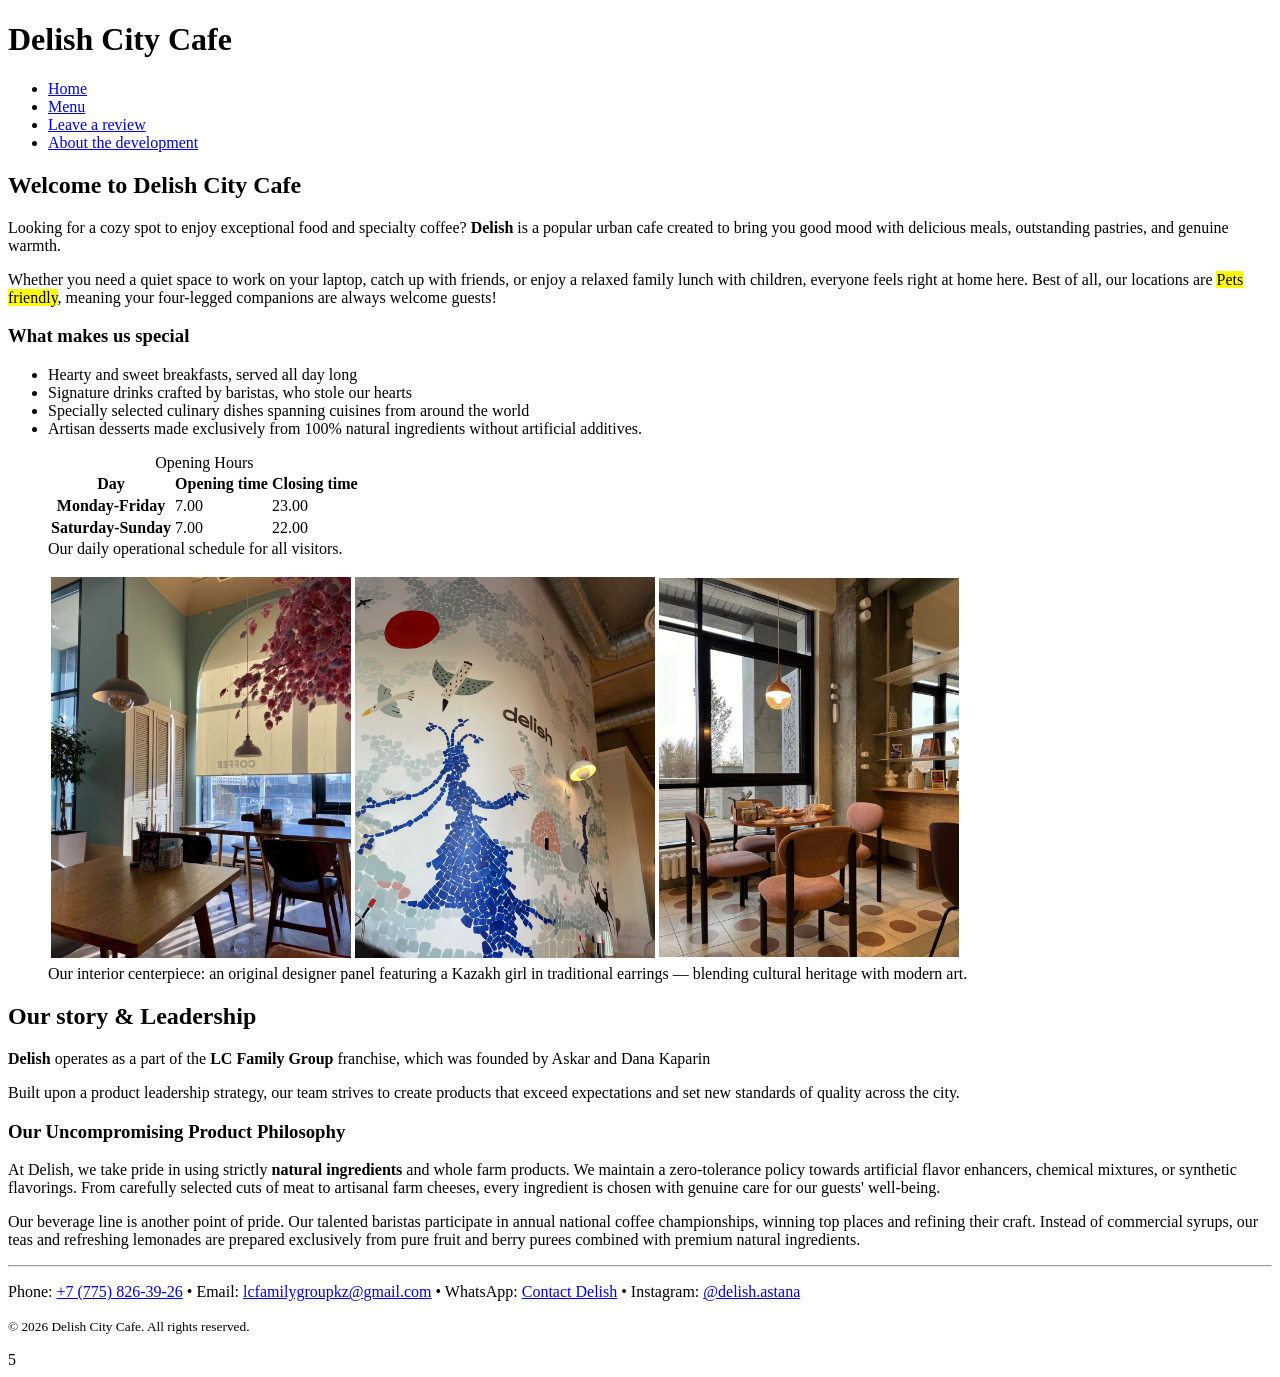
==== index.html @ 0420b614 "lil changes" ====
<!DOCTYPE html>
<html lang="en">
    <head>
        <meta charset="UTF-8">
        <meta name="viewport" content="width=device-width, initial-scale=1.0">
        <meta name="description" content="Delish City Cafe: signature dishes, all-day breakfasts, natural desserts, and specialty coffee. Enjoy a cozy atmosphere and friendly service!">
        <meta name="author" content="Dias Nazarov">
        <title>Delish City Cafe - Home</title>
        <link rel="icon" type="image/png" href="images/Delish_logo.png">
    </head>

    <body>
        <header>
            <h1>Delish City Cafe</h1>
            <nav>
                <ul>
                    <li><a href="index.html">Home</a></li>
                    <li><a href="menu.html">Menu</a></li>
                    <li><a href="feedback.html">Leave a review</a></li>
                    <li><a href="colophon.html">About the development</a></li>
                </ul>
            </nav>
        </header>
        <main>
            <section>
                <h2>Welcome to Delish City Cafe</h2>
                <p>Looking for a cozy spot to enjoy exceptional food and specialty coffee? <strong>Delish</strong> is a popular urban cafe created to bring you good mood with delicious meals, outstanding pastries, and genuine warmth.</p>
                <p>Whether you need a quiet space to work on your laptop, catch up with friends, or enjoy a relaxed family lunch with children, everyone feels right at home here. Best of all, our locations are <mark>Pets friendly</mark>, meaning your four-legged companions are always welcome guests!</p>

                <article>
                    <h3>What makes us special</h3>
                    <ul>
                        <li>Hearty and sweet breakfasts, served all day long</li>
                        <li>Signature drinks crafted by baristas, who stole our hearts</li>
                        <li>Specially selected culinary dishes spanning cuisines from around the world</li>
                        <li>Artisan desserts made exclusively from 100% natural ingredients without artificial additives.</li>
                    </ul>
                </article>

                <figure>
                    <table>
                        <caption>Opening Hours</caption>
                        <thead>
                            <tr>
                                <th>Day</th>
                                <th>Opening time</th>
                                <th>Closing time</th>
                            </tr>
                        
                        </thead>
                        <tbody>
                            <tr>
                                <th>Monday-Friday</th>
                                <td>7.00</td>
                                <td>23.00</td>
                            </tr>
                            <tr>
                                <th>Saturday-Sunday</th>
                                <td>7.00</td>
                                <td>22.00</td>
                            </tr>
                      
                        </tbody>
                    </table>
                    <figcaption>Our daily operational schedule for all visitors.</figcaption>
                </figure>

                <figure>
                    <table>
                        <tbody>
                            <tr>
                                <td><img src="images/img1.jpeg" alt="Customer, enoying coffee and the jazz atmosphere in the cafe" width="300"></td>
                                <td><img src="images/img6.jpeg" alt="Interior inside" width="300"></td>
                                <td><img src="images/img4.jpeg" alt="Delish wall" width="300"></td>
                            </tr>
                        </tbody>
                    </table>
                    <figcaption>Our interior centerpiece: an original designer panel featuring a Kazakh girl in traditional earrings &mdash; blending cultural heritage with modern art.</figcaption>
                </figure>
            </section>

            <section>
                <h2>Our story &amp; Leadership</h2>
                <p><strong>Delish</strong> operates as a part of the <strong>LC Family Group</strong> franchise, which was founded by Askar and Dana Kaparin</p>
                <p>Built upon a product leadership strategy, our team strives to create products that exceed expectations and set new standards of quality across the city.</p>

                <article>
                    <h3>Our Uncompromising Product Philosophy</h3>
                    <p>At Delish, we take pride in using strictly <strong>natural ingredients</strong> and whole farm products. We maintain a zero-tolerance policy towards artificial flavor enhancers, chemical mixtures, or synthetic flavorings. From carefully selected cuts of meat to artisanal farm cheeses, every ingredient is chosen with genuine care for our guests' well-being.</p>
        
                    <p>Our beverage line is another point of pride. Our talented baristas participate in annual national coffee championships, winning top places and refining their craft. Instead of commercial syrups, our teas and refreshing lemonades are prepared exclusively from pure fruit and berry purees combined with premium natural ingredients.</p>
                </article>
            </section>

        
        </main>

        

        <footer>
            <hr>
            <p>
                Phone: <a href="tel:+77758263926">+7 (775) 826-39-26</a> &bull;
                Email: <a href="mailto:lcfamilygroupkz@gmail.com">lcfamilygroupkz@gmail.com</a> &bull;
                WhatsApp: <a href="https://wa.me/77758263926" target="_blank" rel="noopener">Contact Delish</a> &bull;
                Instagram: <a href="https://www.instagram.com/delish.astana" target="_blank" rel="noopener">@delish.astana</a>
            </p>
            <p><small>&copy; 2026 Delish City Cafe. All rights reserved.</small></p>
        </footer>
    </body>5
</html>
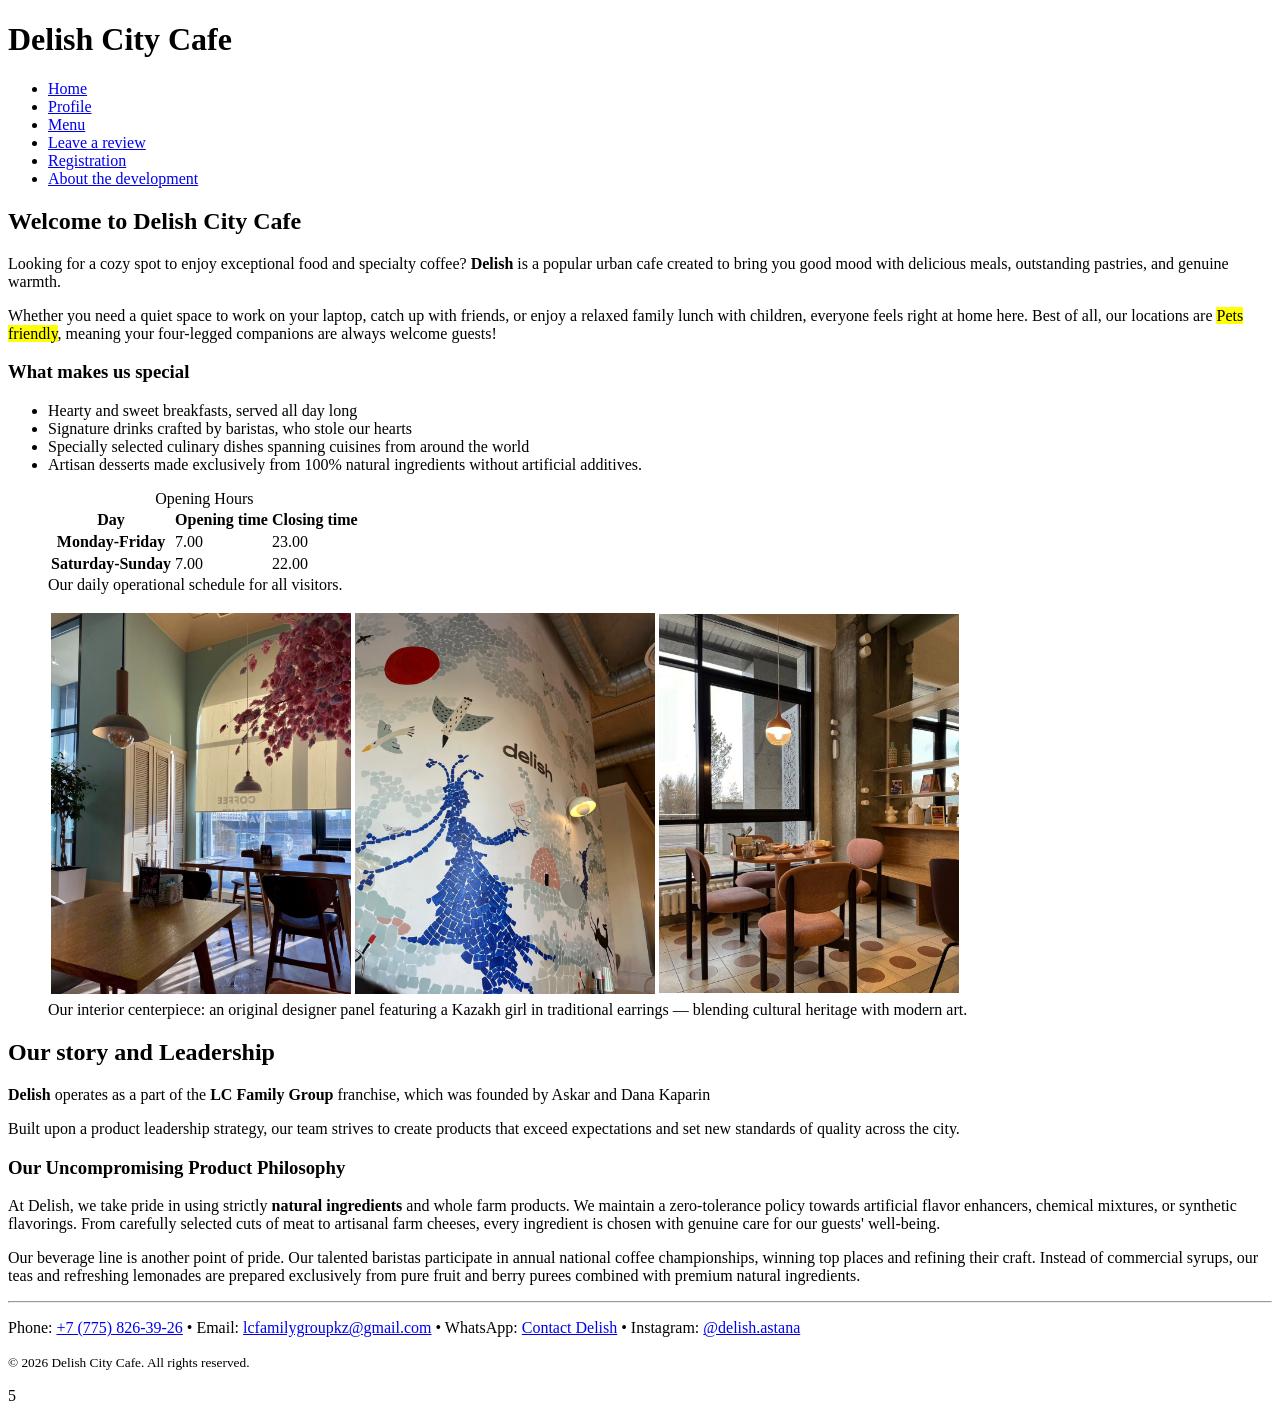
==== commit f3ee8dc0: "added sign in/up" ====
--- a/index.html
+++ b/index.html
@@ -15,8 +15,10 @@
             <nav>
                 <ul>
                     <li><a href="index.html">Home</a></li>
+                    <li><a href="profile.html">Profile</a></li>
                     <li><a href="menu.html">Menu</a></li>
                     <li><a href="feedback.html">Leave a review</a></li>
+                    <li><a href="registration.html">Registration</a></li>
                     <li><a href="colophon.html">About the development</a></li>
                 </ul>
             </nav>
@@ -80,7 +82,7 @@
             </section>
 
             <section>
-                <h2>Our story &amp; Leadership</h2>
+                <h2>Our story and Leadership</h2>
                 <p><strong>Delish</strong> operates as a part of the <strong>LC Family Group</strong> franchise, which was founded by Askar and Dana Kaparin</p>
                 <p>Built upon a product leadership strategy, our team strives to create products that exceed expectations and set new standards of quality across the city.</p>
 
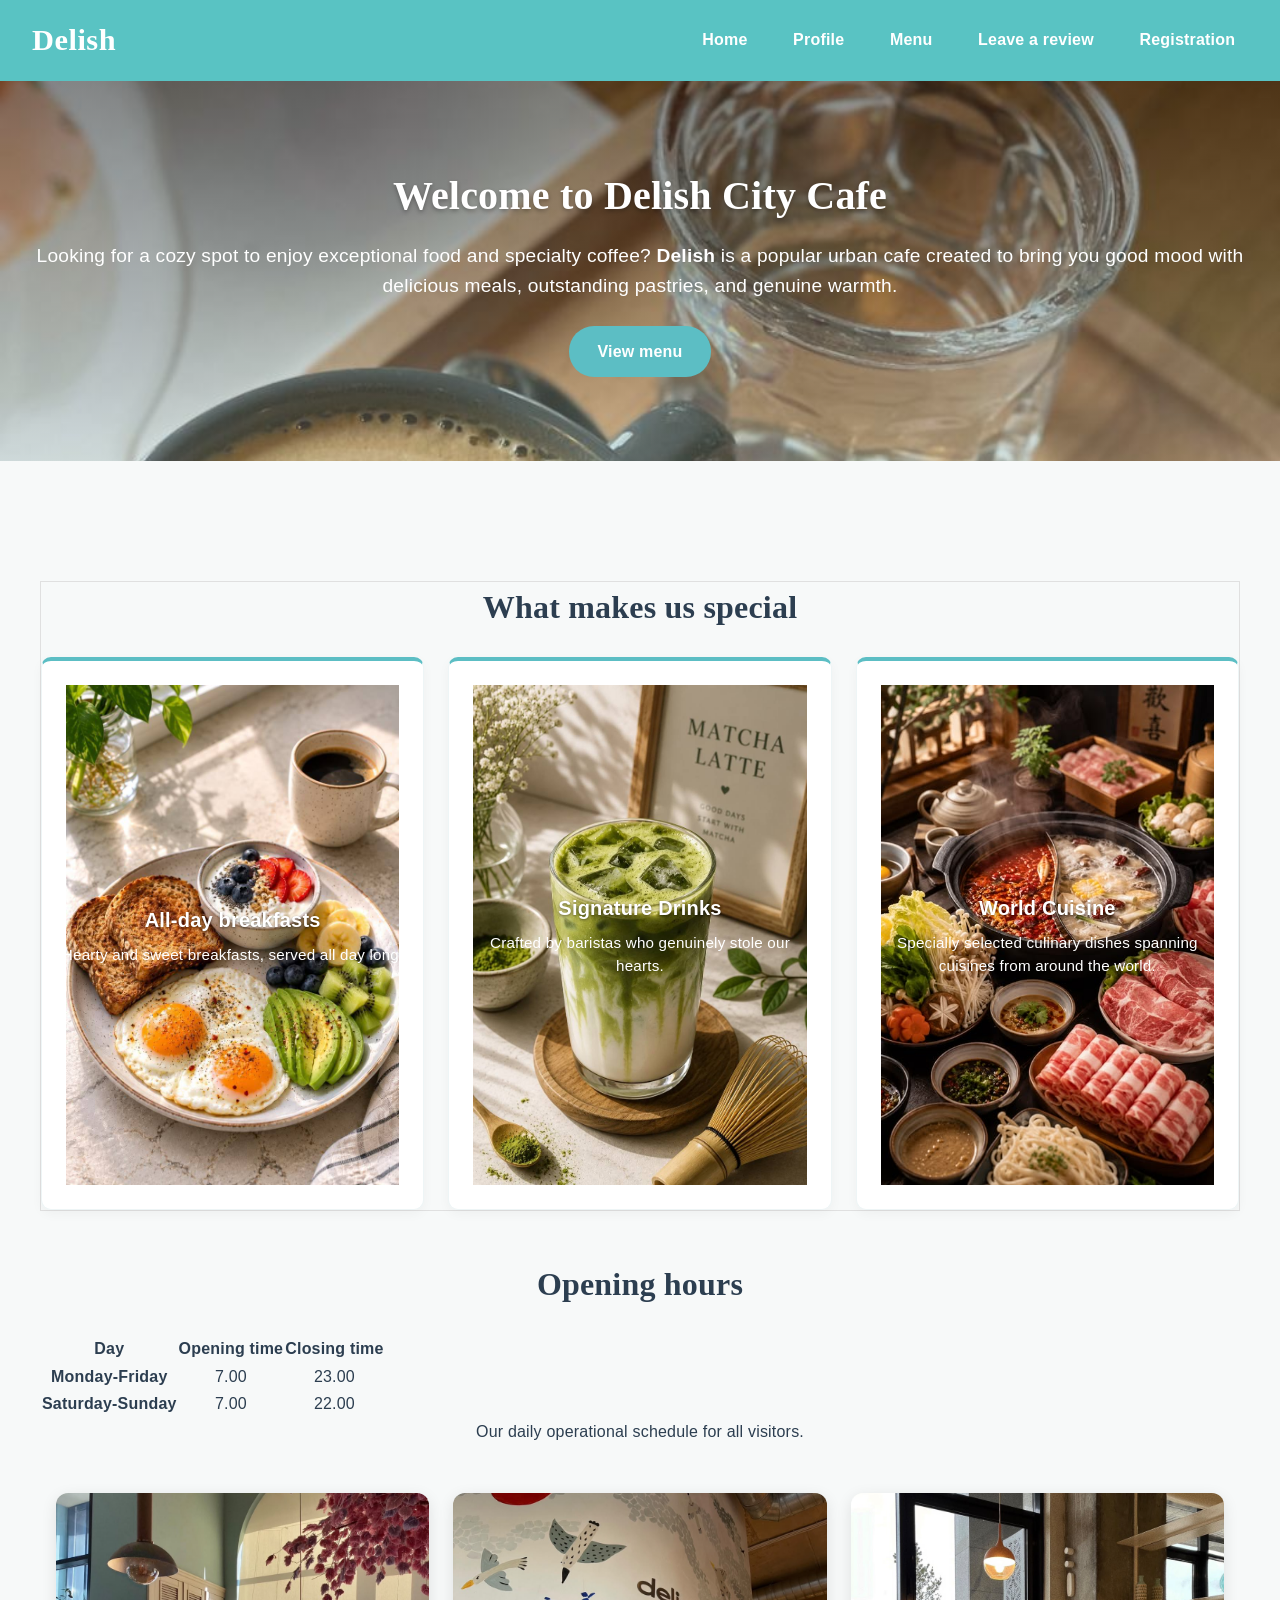
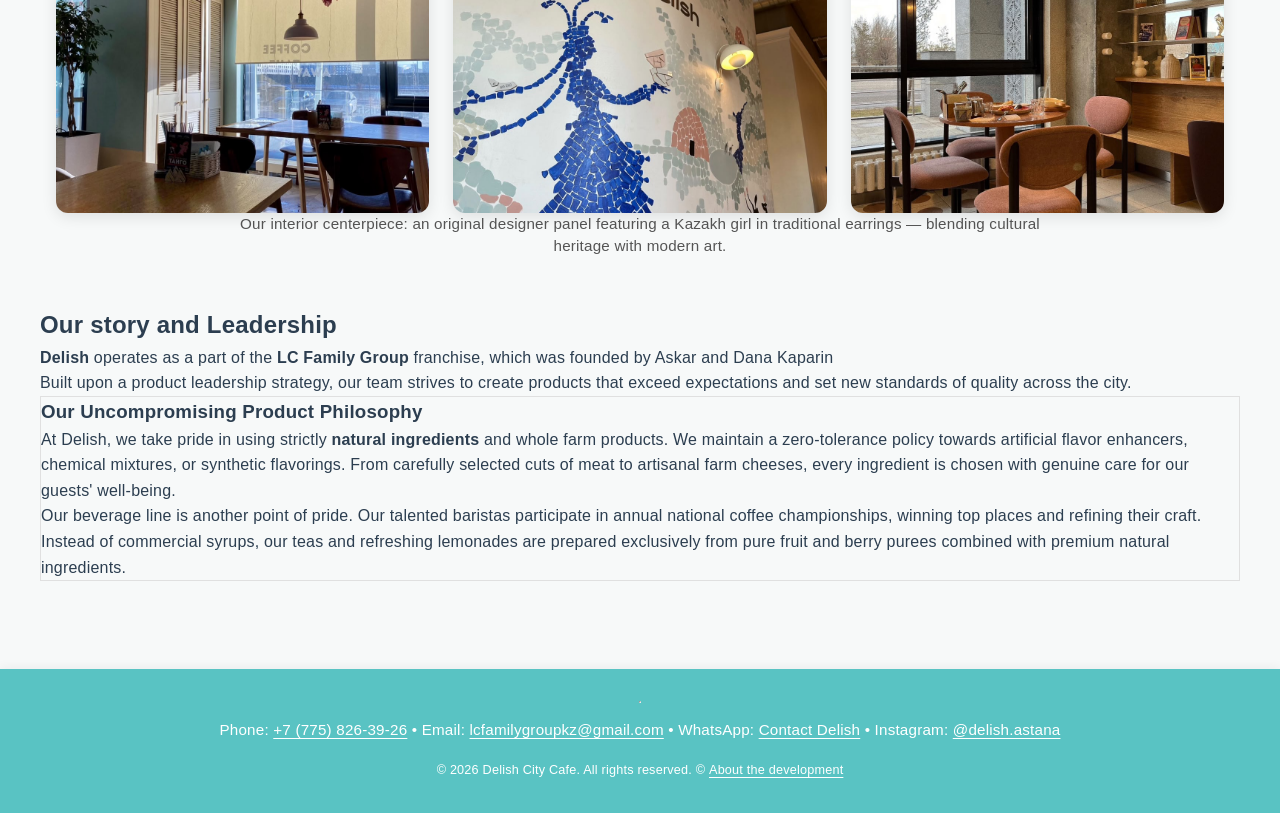
==== commit 3c9ed434: "first css additions" ====
--- a/index.html
+++ b/index.html
@@ -7,11 +7,13 @@
         <meta name="author" content="Dias Nazarov">
         <title>Delish City Cafe - Home</title>
         <link rel="icon" type="image/png" href="images/Delish_logo.png">
+        <link rel="stylesheet" href="css/style.css">
+        <link rel="stylesheet" href="css/Dias_Nazarov.css">
     </head>
 
     <body>
         <header>
-            <h1>Delish City Cafe</h1>
+            <h1>Delish</h1>
             <nav>
                 <ul>
                     <li><a href="index.html">Home</a></li>
@@ -19,29 +21,50 @@
                     <li><a href="menu.html">Menu</a></li>
                     <li><a href="feedback.html">Leave a review</a></li>
                     <li><a href="registration.html">Registration</a></li>
-                    <li><a href="colophon.html">About the development</a></li>
                 </ul>
             </nav>
         </header>
-        <main>
-            <section>
+        <section class="hero">
+            <div class="hero-content">
                 <h2>Welcome to Delish City Cafe</h2>
                 <p>Looking for a cozy spot to enjoy exceptional food and specialty coffee? <strong>Delish</strong> is a popular urban cafe created to bring you good mood with delicious meals, outstanding pastries, and genuine warmth.</p>
-                <p>Whether you need a quiet space to work on your laptop, catch up with friends, or enjoy a relaxed family lunch with children, everyone feels right at home here. Best of all, our locations are <mark>Pets friendly</mark>, meaning your four-legged companions are always welcome guests!</p>
+                <a href="menu.html" class="hero-btn">View menu</a>
+            </div>                      
+        </section>
+        <main>
+            <section>               
+                <article class="features">
+                    <h3>What makes us special</h3>
+                    <div class="features-grid">
+                        <div class="feature-card">
+                            <img src="images/breakfast_img.jpg">
+                            <div class="feature-content">
+                                <h4>All-day breakfasts</h4>
+                                <p>Hearty and sweet breakfasts, served all day long.</p>
+                            </div>  
+                        </div>
+                        <div class="feature-card">
+                            <img src="images/signature_drinks.jpg" alt="Signature drinks">
+                            <div class="feature-content">
+                                <h4> Signature Drinks</h4>
+                                <p>Crafted by baristas who genuinely stole our hearts.</p>
 
-                <article>
-                    <h3>What makes us special</h3>
-                    <ul>
-                        <li>Hearty and sweet breakfasts, served all day long</li>
-                        <li>Signature drinks crafted by baristas, who stole our hearts</li>
-                        <li>Specially selected culinary dishes spanning cuisines from around the world</li>
-                        <li>Artisan desserts made exclusively from 100% natural ingredients without artificial additives.</li>
-                    </ul>
+                            </div>
+                            
+                        </div>
+
+                        <div class="feature-card">
+                            <img src="images/cuisine.jpg" alt="World's cuisine">
+                            <div class="feature-content">
+                                <h4> World Cuisine</h4>
+                                <p>Specially selected culinary dishes spanning cuisines from around the world.</p>
+                            </div>
+                        </div>
+                    </div>                  
                 </article>
-
-                <figure>
-                    <table>
-                        <caption>Opening Hours</caption>
+                <figure class="schedule-section">
+                    <table class="schedule-table">
+                        <h3>Opening hours</h3>
                         <thead>
                             <tr>
                                 <th>Day</th>
@@ -64,19 +87,16 @@
                       
                         </tbody>
                     </table>
-                    <figcaption>Our daily operational schedule for all visitors.</figcaption>
+                    <figcaption class="sch-note">Our daily operational schedule for all visitors.</figcaption>
                 </figure>
 
-                <figure>
-                    <table>
-                        <tbody>
-                            <tr>
-                                <td><img src="images/img1.jpeg" alt="Customer, enoying coffee and the jazz atmosphere in the cafe" width="300"></td>
-                                <td><img src="images/img6.jpeg" alt="Interior inside" width="300"></td>
-                                <td><img src="images/img4.jpeg" alt="Delish wall" width="300"></td>
-                            </tr>
-                        </tbody>
-                    </table>
+                <figure class="gallery">
+                    <ul>
+                        <li><img src="images/img1.jpeg" width="300" alt="Customer, enoying coffee and the jazz atmosphere in the cafe"></li>
+                        <li><img src="images/img6.jpeg" width="300" alt="Customer, enoying coffee and the jazz atmosphere in the cafe"></li>
+                        <li><img src="images/img4.jpeg" width="300" alt="Customer, enoying coffee and the jazz atmosphere in the cafe"></li>
+                    </ul>
+                    
                     <figcaption>Our interior centerpiece: an original designer panel featuring a Kazakh girl in traditional earrings &mdash; blending cultural heritage with modern art.</figcaption>
                 </figure>
             </section>
@@ -107,7 +127,7 @@
                 WhatsApp: <a href="https://wa.me/77758263926" target="_blank" rel="noopener">Contact Delish</a> &bull;
                 Instagram: <a href="https://www.instagram.com/delish.astana" target="_blank" rel="noopener">@delish.astana</a>
             </p>
-            <p><small>&copy; 2026 Delish City Cafe. All rights reserved.</small></p>
+            <p><small>&copy; 2026 Delish City Cafe. All rights reserved. &copy; <a href="colophon.html">About the development</a></small></p>
         </footer>
-    </body>5
+    </body>
 </html>
--- a/css/style.css
+++ b/css/style.css
@@ -0,0 +1,155 @@
+/* ==========================================
+   PALETTE DEFINITION (Max 5 colors)
+   1. #59C3C3 (HEX) - Primary turquoise accent color extracted from the logo for headers and key highlights.
+   2. white (Named) - Clean contrast color for logo text, navigation links, and content cards.
+   3. rgb(44, 62, 80) (RGB) - Soft dark charcoal tone for main body text to ensure strong readability.
+   4. #F7F9F9 (HEX) - Ultra-light background tint to make content blocks stand out effortlessly.
+   5. rgba(89, 195, 195, 0.2) (RGBA) - Translucent brand color for subtle borders, hover effects, and cards.
+   ========================================== */
+
+
+/* Box reset */
+
+* {
+    margin: 0;
+    padding: 0;
+    box-sizing: border-box;
+}
+ul, ol {
+    list-style: none;
+}
+a {
+    text-decoration: none;
+    color: inherit;
+}
+img {
+    max-width: 100%;
+    display: block;
+}
+
+
+
+/* basic styles for body */
+body {
+  font-family: "Segoe UI", Roboto, Helvetica, Arial, sans-serif;
+  font-size: 16px;
+  line-height: 1.6;
+  letter-spacing: 0.2px;
+  color: rgb(44, 62, 80);
+  background-color: #F7F9F9;
+  margin: 0;
+  box-sizing: border-box;
+}
+
+/*
+   HEADER & NAVIGATION STYLES */
+header {
+  background-color: #59C3C3; 
+  padding: 1rem 2rem;
+  display: flex;
+  justify-content: space-between;
+  align-items: center;
+  box-shadow: 0 2px 8px rgba(0, 0, 0, 0.08);
+}
+header h1 {
+  font-family: "Georgia", "Times New Roman", serif;
+  font-size: 1.9rem;
+  font-weight: 700;
+  color: white; 
+  letter-spacing: 0.5px;
+}
+header nav {
+  display: flex;
+  flex-direction: row;
+  justify-content: flex-end;
+  align-items: center;
+  gap: 1.8rem;
+}
+header nav a {
+  color: white;
+  text-decoration: none;
+  font-weight: 600;
+  font-size: 1rem;
+  padding: 0.4rem 0.8rem;
+  border-radius: 6px;
+  transition: background-color 0.2s ease, color 0.2s ease;
+}
+header nav ul {
+  display:flex;
+  flex-direction: row;
+  gap: 20px;
+  align-items: center;
+}
+
+
+nav a:hover,
+nav a:focus {
+    background-color: rgba(255, 255, 255, 0.2); 
+    color: #ffffff;
+    outline: none;
+}
+
+
+main {
+  margin: 2rem auto; 
+  padding: 2.5rem; 
+}
+
+
+
+
+/* ==========================================
+   FOOTER STYLES
+   ========================================== */
+
+footer {
+  background-color: #59C3C3; /* Бирюзовый цвет под логотип */
+  color: white;
+  padding: 2rem 2.5rem;
+  margin-top: 3rem; /* Отступ от белой карточки main */
+  display: flex;
+  flex-direction: column; /* Размещаем контакты и копирайт друг под другом */
+  align-items: center;    /* Центрирование контента по горизонтали */
+  gap: 1rem;
+  text-align: center;
+  box-shadow: 0 -2px 10px rgba(0, 0, 0, 0.05);
+}
+
+/* Контейнер или абзац с контактами */
+footer p {
+  margin: 0;
+  font-size: 0.95rem;
+  line-height: 1.5;
+}
+
+/* Ссылки внутри футера */
+footer a {
+  color: white;
+  text-decoration: underline;
+  text-underline-offset: 3px;
+  font-weight: 500;
+  transition: color 0.2s ease, opacity 0.2s ease;
+}
+
+/* Обязательные псевдоклассы :hover и :focus из задания */
+footer a:hover,
+footer a:focus {
+  color: rgb(44, 62, 80); /* Темный цвет при наведении для читаемого контраста */
+  text-decoration: none;
+  outline: none;
+}
+
+/* Чтобы посещенные ссылки не становились фиолетовыми */
+footer a:visited {
+  color: white;
+}
+
+/* Нижняя строчка с копирайтом (чуть меньше и прозрачнее) */
+footer .copyright {
+  font-size: 0.85rem;
+  opacity: 0.9;
+  border-top: 1px solid rgba(255, 255, 255, 0.3); /* Тонкая разделительная черта */
+  padding-top: 0.8rem;
+  width: 100%;
+  max-width: 800px;
+}
--- a/css/Dias_Nazarov.css
+++ b/css/Dias_Nazarov.css
@@ -0,0 +1,360 @@
+/* main page stillization */
+
+.hero {
+    width: 100%;
+    margin: 0;
+    padding: 4rem 1rem;
+    background-image: linear-gradient(
+        rgba(0, 0, 0, 0.45),
+        rgba(145, 181, 183, 0.3)
+    ), url('../images/background_photo1.jpg');
+    background-size: cover;
+    background-position: center;
+    height: 380px; 
+    display: flex;
+    justify-content: center;
+    align-items: center;
+    text-align: center;
+    color: #ffffff;
+    margin-bottom: 2rem;
+}
+.hero-content h2 {
+    font-size: 2.5rem;
+    font-family: Georgia, 'Times New Roman', Times, serif;
+    margin-bottom: 0.8rem;
+    text-shadow: 0 2px 4px rgba(0,0,0,0.3);
+}
+.hero-content p {
+    font-size: 1.2rem;
+    margin-bottom: 1.5rem;
+}
+.hero-btn {
+    display: inline-block;
+    padding: 0.8rem 1.8rem;
+    background-color: #5CBEC4; 
+    color: #ffffff;
+    font-weight: bold;
+    border-radius: 25px;
+    transition: background-color 0.3s ease, transform 0.2s ease;
+}
+.hero-btn:hover {
+    background-color: #48a4a9;
+    transform: translate(-2px);
+}
+
+.features {
+    margin: 3rem 0;
+}
+
+.features h3 {
+    font-family: Georgia, serif;
+    font-size: 2rem;
+    color: #2C3E50;
+    margin-bottom: 1.5rem;
+    text-align: center;
+}
+.features-grid {
+    display: grid;
+    grid-template-columns: repeat(auto-fit, minmax(220px, 1fr));
+    gap: 1.5rem;
+}
+.feature-card {
+    position: relative;
+    overflow: hidden;
+    background-color: #ffffff;
+    border: 1px solid #eef5f6;
+    border-top: 4px solid #5CBEC4; 
+    border-radius: 10px;
+    padding: 1.5rem;
+    display: block;
+    box-shadow: 0 4px 12px rgba(0, 0, 0, 0.04);
+    transition: transform 0.3s ease, box-shadow 0.3s ease;
+}
+.feature-content {
+    position: absolute;
+    top: 50%;
+    left: 50%;
+    transform: translate(-50%, -50%); /* Помещает центр блока ровно в центр карточки */
+    text-align: center;
+    width: 90%;                       /* Задает ширину для корректного переноса текста */
+    z-index: 2
+    
+}
+.feature-content h4 {
+    font-size: 1.25rem;
+    font-weight: bold;
+    text-shadow: 0 1px 3px rgba(0, 0, 0, 0.5);;
+    color: #ffffff;
+    margin-bottom: 0.5rem;
+}
+
+.feature-card p {
+    font-size: 0.95rem;
+    color: #ffffff;
+    line-height: 1.5;
+}
+.feature-img {
+    width: 100%;
+    height: 100%;
+    object-fit: cover; 
+    transition: transform 0.4s ease;
+}
+.feature-card:hover {
+    transform: translateY(-5px); 
+    box-shadow: 0 8px 20px rgba(92, 190, 196, 0.2); 
+}
+
+
+.schedule-section {
+    margin: 3rem 0;
+    text-align: center;
+}
+.schedule-section h3 {
+    font-family: Georgia, serif;
+    font-size: 2rem;
+    color: #2C3E50;
+    margin-bottom: 1.5rem;
+}
+
+
+figure.gallery {
+    max-width: 1200px;
+    margin: 3rem auto;
+    padding: 0 1rem;
+}
+.gallery ul {
+    display: grid;
+    grid-template-columns: repeat(auto-fit, minmax(280px, 1fr)); 
+    gap: 1.5rem;
+}
+.gallery li {
+    position: relative;
+    border-radius: 12px;
+    overflow: hidden;
+    box-shadow: 0 4px 15px rgba(0, 0, 0, 0.1);
+    height: 320px;
+}
+.gallery li img {
+    width: 100%;
+    height: 100%;
+    object-fit: cover; /* Заполняет блок без искажения пропорций */
+    display: block;
+    transition: transform 0.3s ease;
+}
+.gallery li:hover img {
+    transform: scale(1.04);
+}
+.gallery figcaption {
+    text-align: center;
+    font-size: 0.95rem;
+    color: #555555;
+    line-height: 1.5;
+    max-width: 800px;
+    margin: 0 auto;       /* Центрируем блок подписи */
+}
+
+/* Menu page */
+article {
+    border: 1px solid #e0e0e0;
+}
+.dish-card {
+    background-color: #ffffff;
+    border-radius: 12%;
+    padding: 20px;
+    box-shadow: 0 4px 12px rgba(0,0,0,0.05);
+}
+.dish-card p {
+    font-size: 0.95rem;
+    color: #555555;
+    margin-bottom: 12px;
+}
+.dish-card > h3 {
+    font-size: 1.25rem;
+    margin-bottom: 8px;
+    color: #2c3e50;
+}
+label + input {
+    margin-left: 8px;
+}
+.dish-card, .drinks-card {
+    position: relative; /* Relative positioning used as a containing block for absolute children */
+    transition: transform 0.2s ease;
+}
+input[type="number"] {
+    width: 60px;
+    padding: 5px;
+    border-radius: 4px;
+    border: 1px solid #ccc;
+}
+.btn.add-to-cart:hover {
+    background-color: #00897b;
+}
+.btn.add-to-cart:focus {
+    outline: 3px solid #b2dfdb;
+}
+.breakfasts .dish-card:first-child {
+    border-top: 3px solid #4db6ac; /* Highlights the very first item */
+}
+.price-text::before {
+    content: "🏷️ "; /* Adds tag icon before price */
+}
+.breakfasts {
+    display: flex;
+    flex-direction: row; /* Requirement: flex-direction */
+    flex-wrap: wrap; /* Requirement: flex-wrap */
+    gap: 20px;
+    justify-content: center; /* Centering technique 2: Flexbox centering */
+    align-items: stretch;
+}
+.dish-card {
+    flex: 1 1 260px; /* Grow and shrink cards in row */
+    max-width: 320px;
+    display: flex;
+    flex-direction: column;
+    justify-content: space-between;
+}
+.dish-card img {
+    width: 100%;
+    height: 180px;
+    object-fit: cover;
+    border-radius: 8px;
+    margin-bottom: 10px;
+}
+
+
+/* review page */
+.review {
+    background-color: #ffffff;
+    padding: 30px;
+    border-radius: 12px;
+    box-shadow: 0 4px 15px rgba(0, 0, 0, 0.05);
+    margin-bottom: 50px;
+}
+.review fieldset {
+  border: 1px solid #e0e0e0;
+  border-radius: 8px;
+  padding: 25px;
+  background-color: #fafafa;
+}
+.review legend {
+  font-weight: 600;
+  font-size: 1.1rem;
+  color: #00838f; /* Акцентный цвет страницы */
+  padding: 0 10px;
+}
+.review p {
+  margin-bottom: 18px;
+}
+.review label {
+  font-weight: 500;
+  display: inline-block;
+  margin-bottom: 6px;
+  color: #444;
+}
+.review input[type="text"],
+.review input[type="email"],
+.review input[type="tel"],
+.review input[type="date"],
+.review input[type="number"],
+.review select,
+.review textarea {
+  width: 100%;
+  max-width: 500px;
+  padding: 10px 14px;
+  border: 1px solid #ccc;
+  border-radius: 6px;
+  font-size: 0.95rem;
+  transition: border-color 0.2s ease, box-shadow 0.2s ease;
+  box-sizing: border-box;
+}
+.review input:focus,
+.review select:focus,
+.review textarea:focus {
+  outline: none;
+  border-color: #4db6ac;
+  box-shadow: 0 0 0 3px rgba(77, 182, 172, 0.2);
+}
+
+.review textarea {
+  resize: vertical;
+  min-height: 100px;
+}
+.review input[type="radio"] {
+  margin-right: 8px;
+  margin-top: 8px;
+  cursor: pointer;
+}
+.review button {
+  padding: 10px 24px;
+  font-size: 1rem;
+  font-weight: 600;
+  border: none;
+  border-radius: 6px;
+  cursor: pointer;
+  transition: background-color 0.2s ease, transform 0.1s ease;
+  margin-right: 10px;
+}
+.review button[type="submit"] {
+  background-color: #00838f;
+  color: #ffffff;
+}
+.review button[type="submit"]:hover {
+  background-color: #006064;
+}
+
+.review button[type="reset"] {
+  background-color: #e0e0e0;
+  color: #555;
+}
+
+.review button[type="reset"]:hover {
+  background-color: #d6d6d6;
+}
+.recent, 
+.reviews {
+  display: flex;
+  flex-direction: column;
+  gap: 25px;
+}
+
+/* Оформление карточки каждого отзыва */
+.recent article,
+.reviews article {
+  background-color: #ffffff;
+  border-radius: 12px;
+  padding: 25px;
+  box-shadow: 0 4px 15px rgba(0, 0, 0, 0.05);
+  border-left: 5px solid #4db6ac;
+}
+
+.recent article h3,
+.reviews article h3 {
+  margin-top: 0;
+  color: #2c3e50;
+  font-size: 1.3rem;
+}
+
+.recent article p,
+.reviews article p {
+  line-height: 1.6;
+  color: #555;
+  margin-bottom: 10px;
+}
+
+/* Сетка для картинок внутри отзыва */
+.recent article img,
+.reviews article img {
+  width: 100%;
+  max-width: 250px;
+  height: 250px;
+  object-fit: cover; /* Сохраняет пропорции фото */
+  border-radius: 8px;
+  margin-right: 12px;
+  margin-top: 10px;
+  box-shadow: 0 2px 8px rgba(0, 0, 0, 0.1);
+  display: inline-block;
+}
+
+/* registration and login pages */
+/* ==========================================
+   СТИЛИ ДЛЯ СТРАНИЦ АВТОРИЗАЦИИ И РЕГИСТРАЦИИ
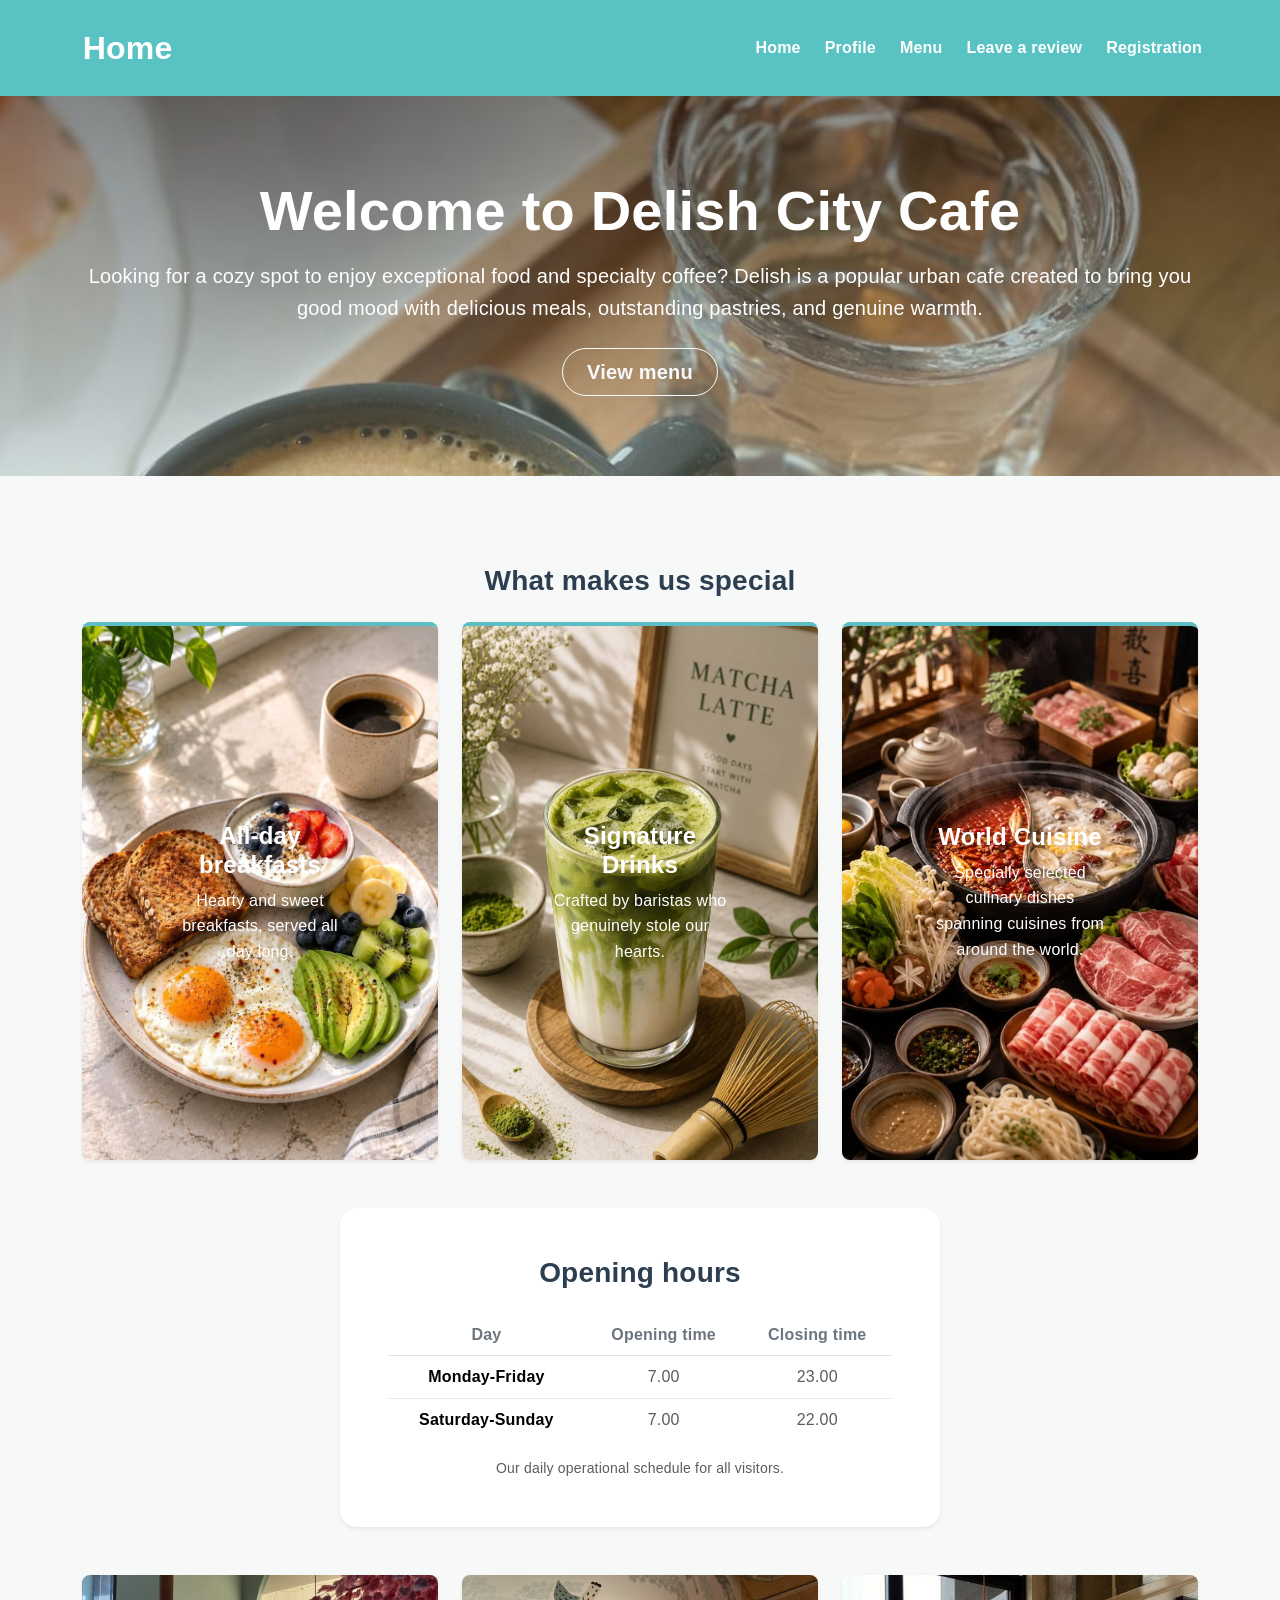
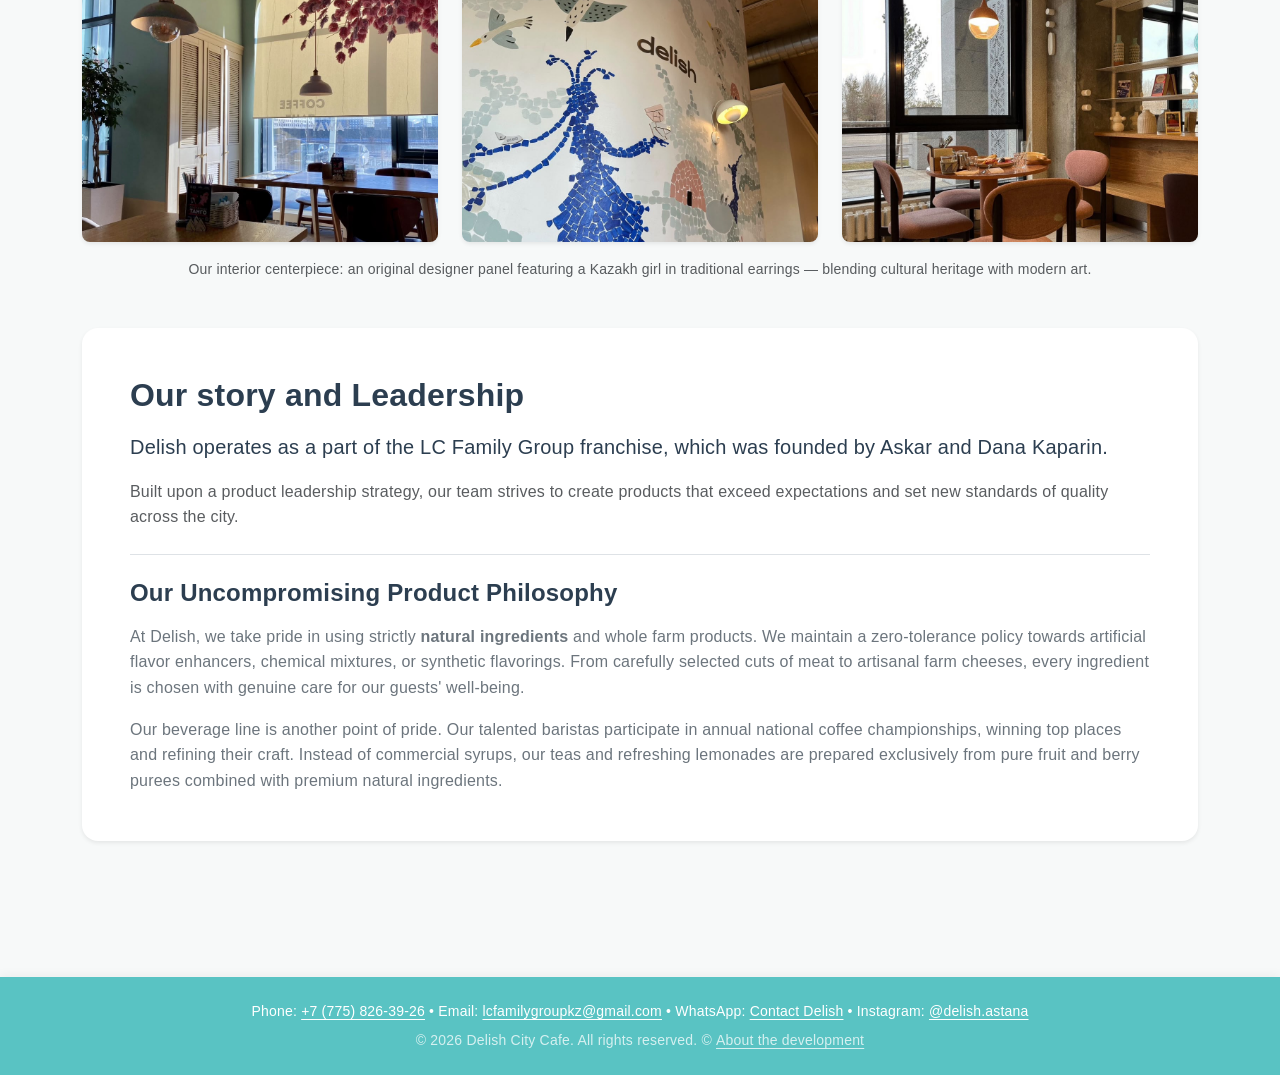
==== commit ed398a10: "bootstrap" ====
--- a/index.html
+++ b/index.html
@@ -7,127 +7,150 @@
         <meta name="author" content="Dias Nazarov">
         <title>Delish City Cafe - Home</title>
         <link rel="icon" type="image/png" href="images/Delish_logo.png">
+        <link href="https://cdn.jsdelivr.net/npm/bootstrap@5.3.3/dist/css/bootstrap.min.css" rel="stylesheet" integrity="sha384-QWTKZyjpPEjISv5WaRU9OFeRpok6YctnYmDr5pNlyT2bRjXh0JMhjY6hW+ALEwIH" crossorigin="anonymous">
+        
         <link rel="stylesheet" href="css/style.css">
         <link rel="stylesheet" href="css/Dias_Nazarov.css">
     </head>
-
     <body>
-        <header>
-            <h1>Delish</h1>
-            <nav>
-                <ul>
-                    <li><a href="index.html">Home</a></li>
-                    <li><a href="profile.html">Profile</a></li>
-                    <li><a href="menu.html">Menu</a></li>
-                    <li><a href="feedback.html">Leave a review</a></li>
-                    <li><a href="registration.html">Registration</a></li>
-                </ul>
+         <header class="custom-header">
+            <nav class="navbar navbar-expand-md navbar-dark w-100 container">
+                <div class="container-fluid p-0">
+                    <a class="navbar-brand h1 mb-0 fw-bold fs-2" href="index.html">Home</a>
+                    <button class="navbar-toggler border-0" type="button" data-bs-toggle="collapse" data-bs-target="#navbarNav" aria-controls="navbarNav" aria-expanded="false" aria-label="Toggle navigation">
+                        <span class="navbar-toggler-icon"></span>
+                    </button>
+                    <div class="collapse navbar-collapse justify-content-end" id="navbarNav">
+                        <ul class="navbar-nav gap-2">
+                            <li class="nav-item"><a class="nav-link text-white fw-semibold" href="index.html">Home</a></li>
+                            <li class="nav-item"><a class="nav-link text-white fw-semibold" href="profile.html">Profile</a></li>
+                            <li class="nav-item"><a class="nav-link active fw-semibold" href="menu.html">Menu</a></li>
+                            <li class="nav-item"><a class="nav-link text-white fw-semibold" href="feedback.html">Leave a review</a></li>
+                            <li class="nav-item"><a class="nav-link text-white fw-semibold" href="registration.html">Registration</a></li>
+                        </ul>
+                    </div>
+                </div>
             </nav>
         </header>
-        <section class="hero">
-            <div class="hero-content">
-                <h2>Welcome to Delish City Cafe</h2>
-                <p>Looking for a cozy spot to enjoy exceptional food and specialty coffee? <strong>Delish</strong> is a popular urban cafe created to bring you good mood with delicious meals, outstanding pastries, and genuine warmth.</p>
-                <a href="menu.html" class="hero-btn">View menu</a>
+        <section class="hero container-fluid d-flex justify-content-center align-items-center text-center py-5">
+            <div class="hero-content container">
+                <h2 class="display-4 fw-bold mb-3 text-white">Welcome to Delish City Cafe</h2>
+                <p class="lead mb-4 text-white">Looking for a cozy spot to enjoy exceptional food and specialty coffee? <strong>Delish</strong> is a popular urban cafe created to bring you good mood with delicious meals, outstanding pastries, and genuine warmth.</p>
+                <a href="menu.html" class="btn btn-outline-light btn-lg rounded-pill px-4 fw-bold">View menu</a>
             </div>                      
         </section>
-        <main>
+        <main class="container my-5">
             <section>               
-                <article class="features">
-                    <h3>What makes us special</h3>
-                    <div class="features-grid">
-                        <div class="feature-card">
-                            <img src="images/breakfast_img.jpg">
-                            <div class="feature-content">
-                                <h4>All-day breakfasts</h4>
-                                <p>Hearty and sweet breakfasts, served all day long.</p>
-                            </div>  
+                <article class="features mb-5">
+                    <h3 class="text-center fw-bold mb-4">What makes us special</h3>
+                    <div class="row g-4">
+                        <div class="col-12 col-md-4">
+                            <div class="feature-card position-relative overflow-hidden rounded-3 shadow-sm h-100">
+                                <img src="images/breakfast_img.jpg" class="img-fluid w-100 h-100 object-fit-cover" alt="Breakfast">
+                                <div class="feature-content position-absolute top-50 start-50 translate-middle text-center text-white w-90">
+                                    <h4 class="fw-bold mb-2">All-day breakfasts</h4>
+                                    <p class="mb-0">Hearty and sweet breakfasts, served all day long.</p>
+                                </div>  
+                            </div>
                         </div>
-                        <div class="feature-card">
-                            <img src="images/signature_drinks.jpg" alt="Signature drinks">
-                            <div class="feature-content">
-                                <h4> Signature Drinks</h4>
-                                <p>Crafted by baristas who genuinely stole our hearts.</p>
-
+                        <!-- Demonstrating Grid Nesting within a Column -->
+                        <div class="col-12 col-md-4">
+                            <div class="row h-100">
+                                <div class="col-12">
+                                    <div class="feature-card position-relative overflow-hidden rounded-3 shadow-sm h-100">
+                                        <img src="images/signature_drinks.jpg" class="img-fluid w-100 h-100 object-fit-cover" alt="Signature drinks">
+                                        <div class="feature-content position-absolute top-50 start-50 translate-middle text-center text-white w-90">
+                                            <h4 class="fw-bold mb-2">Signature Drinks</h4>
+                                            <p class="mb-0">Crafted by baristas who genuinely stole our hearts.</p>
+                                        </div>
+                                    </div>
+                                </div>
                             </div>
-                            
                         </div>
-
-                        <div class="feature-card">
-                            <img src="images/cuisine.jpg" alt="World's cuisine">
-                            <div class="feature-content">
-                                <h4> World Cuisine</h4>
-                                <p>Specially selected culinary dishes spanning cuisines from around the world.</p>
+                        <div class="col-12 col-md-4">
+                            <div class="feature-card position-relative overflow-hidden rounded-3 shadow-sm h-100">
+                                <img src="images/cuisine.jpg" class="img-fluid w-100 h-100 object-fit-cover" alt="World's cuisine">
+                                <div class="feature-content position-absolute top-50 start-50 translate-middle text-center text-white w-90">
+                                    <h4 class="fw-bold mb-2">World Cuisine</h4>
+                                    <p class="mb-0">Specially selected culinary dishes spanning cuisines from around the world.</p>
+                                </div>
                             </div>
                         </div>
                     </div>                  
                 </article>
-                <figure class="schedule-section">
-                    <table class="schedule-table">
-                        <h3>Opening hours</h3>
-                        <thead>
+                <figure class="schedule-section bg-white p-4 p-md-5 rounded-4 shadow-sm mx-auto mb-5" style="max-width: 600px;">
+                    <h3 class="text-center fw-bold mb-4">Opening hours</h3>
+                    <table class="table table-borderless text-center align-middle mb-3">
+                        <thead class="border-bottom">
                             <tr>
-                                <th>Day</th>
-                                <th>Opening time</th>
-                                <th>Closing time</th>
+                                <th scope="col" class="text-secondary fw-semibold">Day</th>
+                                <th scope="col" class="text-secondary fw-semibold">Opening time</th>
+                                <th scope="col" class="text-secondary fw-semibold">Closing time</th>
                             </tr>
-                        
                         </thead>
                         <tbody>
-                            <tr>
-                                <th>Monday-Friday</th>
-                                <td>7.00</td>
-                                <td>23.00</td>
+                            <tr class="border-bottom border-light-subtle">
+                                <th scope="row" class="fw-semibold">Monday-Friday</th>
+                                <td class="text-muted">7.00</td>
+                                <td class="text-muted">23.00</td>
                             </tr>
                             <tr>
-                                <th>Saturday-Sunday</th>
-                                <td>7.00</td>
-                                <td>22.00</td>
+                                <th scope="row" class="fw-semibold">Saturday-Sunday</th>
+                                <td class="text-muted">7.00</td>
+                                <td class="text-muted">22.00</td>
                             </tr>
-                      
                         </tbody>
                     </table>
-                    <figcaption class="sch-note">Our daily operational schedule for all visitors.</figcaption>
+                    <figcaption class="sch-note text-center text-muted small">Our daily operational schedule for all visitors.</figcaption>
                 </figure>
-
-                <figure class="gallery">
-                    <ul>
-                        <li><img src="images/img1.jpeg" width="300" alt="Customer, enoying coffee and the jazz atmosphere in the cafe"></li>
-                        <li><img src="images/img6.jpeg" width="300" alt="Customer, enoying coffee and the jazz atmosphere in the cafe"></li>
-                        <li><img src="images/img4.jpeg" width="300" alt="Customer, enoying coffee and the jazz atmosphere in the cafe"></li>
-                    </ul>
-                    
-                    <figcaption>Our interior centerpiece: an original designer panel featuring a Kazakh girl in traditional earrings &mdash; blending cultural heritage with modern art.</figcaption>
+                <figure class="gallery mb-5">
+                    <div class="row g-4 mb-3">
+                        <div class="col-12 col-md-4">
+                            <div class="rounded-3 overflow-hidden shadow-sm ratio ratio-4x3">
+                                <img src="images/img1.jpeg" class="object-fit-cover w-100 h-100" alt="Customer enjoying coffee">
+                            </div>
+                        </div>
+                        <div class="col-12 col-md-4">
+                            <div class="rounded-3 overflow-hidden shadow-sm ratio ratio-4x3">
+                                <img src="images/img6.jpeg" class="object-fit-cover w-100 h-100" alt="Kazakh girl designer panel">
+                            </div>
+                        </div>
+                        <div class="col-12 col-md-4">
+                            <div class="rounded-3 overflow-hidden shadow-sm ratio ratio-4x3">
+                                <img src="images/img4.jpeg" class="object-fit-cover w-100 h-100" alt="Cafe interior">
+                            </div>
+                        </div>
+                    </div>
+                    <figcaption class="text-center text-muted small max-w-800 mx-auto">
+                        Our interior centerpiece: an original designer panel featuring a Kazakh girl in traditional earrings &mdash; blending cultural heritage with modern art.
+                    </figcaption>
                 </figure>
             </section>
+            <section class="bg-white p-4 p-md-5 rounded-4 shadow-sm my-5">
+                <h2 class="fw-bold mb-3">Our story and Leadership</h2>
+                <p class="lead"><strong>Delish</strong> operates as a part of the <strong>LC Family Group</strong> franchise, which was founded by Askar and Dana Kaparin.</p>
+                <p class="text-muted mb-4">Built upon a product leadership strategy, our team strives to create products that exceed expectations and set new standards of quality across the city.</p>
 
-            <section>
-                <h2>Our story and Leadership</h2>
-                <p><strong>Delish</strong> operates as a part of the <strong>LC Family Group</strong> franchise, which was founded by Askar and Dana Kaparin</p>
-                <p>Built upon a product leadership strategy, our team strives to create products that exceed expectations and set new standards of quality across the city.</p>
-
-                <article>
-                    <h3>Our Uncompromising Product Philosophy</h3>
-                    <p>At Delish, we take pride in using strictly <strong>natural ingredients</strong> and whole farm products. We maintain a zero-tolerance policy towards artificial flavor enhancers, chemical mixtures, or synthetic flavorings. From carefully selected cuts of meat to artisanal farm cheeses, every ingredient is chosen with genuine care for our guests' well-being.</p>
+                <article class="border-top pt-4">
+                    <h3 class="fw-bold h4 mb-3">Our Uncompromising Product Philosophy</h3>
+                    <p class="text-secondary">At Delish, we take pride in using strictly <strong>natural ingredients</strong> and whole farm products. We maintain a zero-tolerance policy towards artificial flavor enhancers, chemical mixtures, or synthetic flavorings. From carefully selected cuts of meat to artisanal farm cheeses, every ingredient is chosen with genuine care for our guests' well-being.</p>
         
-                    <p>Our beverage line is another point of pride. Our talented baristas participate in annual national coffee championships, winning top places and refining their craft. Instead of commercial syrups, our teas and refreshing lemonades are prepared exclusively from pure fruit and berry purees combined with premium natural ingredients.</p>
+                    <p class="text-secondary mb-0">Our beverage line is another point of pride. Our talented baristas participate in annual national coffee championships, winning top places and refining their craft. Instead of commercial syrups, our teas and refreshing lemonades are prepared exclusively from pure fruit and berry purees combined with premium natural ingredients.</p>
                 </article>
             </section>
-
-        
         </main>
 
-        
-
-        <footer>
-            <hr>
-            <p>
-                Phone: <a href="tel:+77758263926">+7 (775) 826-39-26</a> &bull;
-                Email: <a href="mailto:lcfamilygroupkz@gmail.com">lcfamilygroupkz@gmail.com</a> &bull;
-                WhatsApp: <a href="https://wa.me/77758263926" target="_blank" rel="noopener">Contact Delish</a> &bull;
-                Instagram: <a href="https://www.instagram.com/delish.astana" target="_blank" rel="noopener">@delish.astana</a>
-            </p>
-            <p><small>&copy; 2026 Delish City Cafe. All rights reserved. &copy; <a href="colophon.html">About the development</a></small></p>
+        <footer class="custom-footer text-white py-4 mt-5 text-center">
+            <div class="container d-flex flex-column align-items-center gap-2">
+                <p class="mb-0 small">
+                    Phone: <a href="tel:+77758263926" class="text-white text-decoration-underline">+7 (775) 826-39-26</a> &bull;
+                    Email: <a href="mailto:lcfamilygroupkz@gmail.com" class="text-white text-decoration-underline">lcfamilygroupkz@gmail.com</a> &bull;
+                    WhatsApp: <a href="https://wa.me/77758263926" target="_blank" rel="noopener" class="text-white text-decoration-underline">Contact Delish</a> &bull;
+                    Instagram: <a href="https://www.instagram.com/delish.astana" target="_blank" rel="noopener" class="text-white text-decoration-underline">@delish.astana</a>
+                </p>
+                <p class="mb-0 small opacity-75">&copy; 2026 Delish City Cafe. All rights reserved. &copy; <a href="colophon.html" class="text-white text-decoration-underline">About the development</a></p>
+            </div>
         </footer>
+        <script src="https://cdn.jsdelivr.net/npm/bootstrap@5.3.3/dist/js/bootstrap.bundle.min.js" integrity="sha384-YvpcrYf0tY3lHB60NNkmXc5s9fDVZLESaAA55NDzOxhy9GkcIdslK1eN7N6jIeHz" crossorigin="anonymous"></script>
     </body>
 </html>
--- a/css/style.css
+++ b/css/style.css
@@ -15,6 +15,7 @@
     padding: 0;
     box-sizing: border-box;
 }
+
 ul, ol {
     list-style: none;
 }
@@ -26,10 +27,6 @@
     max-width: 100%;
     display: block;
 }
-
-
-
-/* basic styles for body */
 body {
   font-family: "Segoe UI", Roboto, Helvetica, Arial, sans-serif;
   font-size: 16px;
@@ -40,9 +37,6 @@
   margin: 0;
   box-sizing: border-box;
 }
-
-/*
-   HEADER & NAVIGATION STYLES */
 header {
   background-color: #59C3C3; 
   padding: 1rem 2rem;
@@ -81,7 +75,6 @@
   align-items: center;
 }
 
-
 nav a:hover,
 nav a:focus {
     background-color: rgba(255, 255, 255, 0.2); 
@@ -89,40 +82,27 @@
     outline: none;
 }
 
-
 main {
   margin: 2rem auto; 
   padding: 2.5rem; 
 }
-
-
-
-
-/* ==========================================
-   FOOTER STYLES
-   ========================================== */
-
 footer {
-  background-color: #59C3C3; /* Бирюзовый цвет под логотип */
+  background-color: #59C3C3; 
   color: white;
   padding: 2rem 2.5rem;
-  margin-top: 3rem; /* Отступ от белой карточки main */
+  margin-top: 3rem; 
   display: flex;
-  flex-direction: column; /* Размещаем контакты и копирайт друг под другом */
-  align-items: center;    /* Центрирование контента по горизонтали */
+  flex-direction: column; 
+  align-items: center;  
   gap: 1rem;
   text-align: center;
   box-shadow: 0 -2px 10px rgba(0, 0, 0, 0.05);
 }
-
-/* Контейнер или абзац с контактами */
 footer p {
   margin: 0;
   font-size: 0.95rem;
   line-height: 1.5;
 }
-
-/* Ссылки внутри футера */
 footer a {
   color: white;
   text-decoration: underline;
@@ -130,26 +110,20 @@
   font-weight: 500;
   transition: color 0.2s ease, opacity 0.2s ease;
 }
-
-/* Обязательные псевдоклассы :hover и :focus из задания */
 footer a:hover,
 footer a:focus {
-  color: rgb(44, 62, 80); /* Темный цвет при наведении для читаемого контраста */
+  color: rgb(44, 62, 80); 
   text-decoration: none;
   outline: none;
 }
-
-/* Чтобы посещенные ссылки не становились фиолетовыми */
 footer a:visited {
   color: white;
 }
-
-/* Нижняя строчка с копирайтом (чуть меньше и прозрачнее) */
 footer .copyright {
   font-size: 0.85rem;
   opacity: 0.9;
-  border-top: 1px solid rgba(255, 255, 255, 0.3); /* Тонкая разделительная черта */
+  border-top: 1px solid rgba(255, 255, 255, 0.3); 
   padding-top: 0.8rem;
   width: 100%;
   max-width: 800px;
-}+}
--- a/css/Dias_Nazarov.css
+++ b/css/Dias_Nazarov.css
@@ -1,360 +1,31 @@
-/* main page stillization */
+/* Сокращенный слой кастомных стилей */
+.custom-header, .custom-footer {
+    background-color: #59C3C3;
+}
 
 .hero {
-    width: 100%;
-    margin: 0;
-    padding: 4rem 1rem;
     background-image: linear-gradient(
         rgba(0, 0, 0, 0.45),
         rgba(145, 181, 183, 0.3)
     ), url('../images/background_photo1.jpg');
     background-size: cover;
     background-position: center;
-    height: 380px; 
-    display: flex;
-    justify-content: center;
-    align-items: center;
-    text-align: center;
-    color: #ffffff;
-    margin-bottom: 2rem;
-}
-.hero-content h2 {
-    font-size: 2.5rem;
-    font-family: Georgia, 'Times New Roman', Times, serif;
-    margin-bottom: 0.8rem;
-    text-shadow: 0 2px 4px rgba(0,0,0,0.3);
-}
-.hero-content p {
-    font-size: 1.2rem;
-    margin-bottom: 1.5rem;
-}
-.hero-btn {
-    display: inline-block;
-    padding: 0.8rem 1.8rem;
-    background-color: #5CBEC4; 
-    color: #ffffff;
-    font-weight: bold;
-    border-radius: 25px;
-    transition: background-color 0.3s ease, transform 0.2s ease;
-}
-.hero-btn:hover {
-    background-color: #48a4a9;
-    transform: translate(-2px);
+    min-height: 380px;
 }
 
-.features {
-    margin: 3rem 0;
+.feature-card {
+    border-top: 4px solid #5CBEC4;
 }
 
-.features h3 {
-    font-family: Georgia, serif;
-    font-size: 2rem;
-    color: #2C3E50;
-    margin-bottom: 1.5rem;
-    text-align: center;
-}
-.features-grid {
-    display: grid;
-    grid-template-columns: repeat(auto-fit, minmax(220px, 1fr));
-    gap: 1.5rem;
-}
-.feature-card {
-    position: relative;
-    overflow: hidden;
-    background-color: #ffffff;
-    border: 1px solid #eef5f6;
-    border-top: 4px solid #5CBEC4; 
-    border-radius: 10px;
-    padding: 1.5rem;
-    display: block;
-    box-shadow: 0 4px 12px rgba(0, 0, 0, 0.04);
-    transition: transform 0.3s ease, box-shadow 0.3s ease;
-}
-.feature-content {
-    position: absolute;
-    top: 50%;
-    left: 50%;
-    transform: translate(-50%, -50%); /* Помещает центр блока ровно в центр карточки */
-    text-align: center;
-    width: 90%;                       /* Задает ширину для корректного переноса текста */
-    z-index: 2
-    
-}
-.feature-content h4 {
-    font-size: 1.25rem;
-    font-weight: bold;
-    text-shadow: 0 1px 3px rgba(0, 0, 0, 0.5);;
-    color: #ffffff;
-    margin-bottom: 0.5rem;
+.feature-card:hover img {
+    transform: scale(1.04);
+    transition: transform 0.4s ease;
 }
 
-.feature-card p {
-    font-size: 0.95rem;
-    color: #ffffff;
-    line-height: 1.5;
-}
-.feature-img {
-    width: 100%;
-    height: 100%;
-    object-fit: cover; 
-    transition: transform 0.4s ease;
-}
-.feature-card:hover {
-    transform: translateY(-5px); 
-    box-shadow: 0 8px 20px rgba(92, 190, 196, 0.2); 
+.border-custom-accent {
+    border-color: #5CBEC4 !important;
 }
 
-
-.schedule-section {
-    margin: 3rem 0;
-    text-align: center;
-}
-.schedule-section h3 {
-    font-family: Georgia, serif;
-    font-size: 2rem;
-    color: #2C3E50;
-    margin-bottom: 1.5rem;
-}
-
-
-figure.gallery {
-    max-width: 1200px;
-    margin: 3rem auto;
-    padding: 0 1rem;
-}
-.gallery ul {
-    display: grid;
-    grid-template-columns: repeat(auto-fit, minmax(280px, 1fr)); 
-    gap: 1.5rem;
-}
-.gallery li {
-    position: relative;
-    border-radius: 12px;
-    overflow: hidden;
-    box-shadow: 0 4px 15px rgba(0, 0, 0, 0.1);
-    height: 320px;
-}
-.gallery li img {
-    width: 100%;
-    height: 100%;
-    object-fit: cover; /* Заполняет блок без искажения пропорций */
-    display: block;
-    transition: transform 0.3s ease;
-}
-.gallery li:hover img {
-    transform: scale(1.04);
-}
-.gallery figcaption {
-    text-align: center;
-    font-size: 0.95rem;
-    color: #555555;
-    line-height: 1.5;
-    max-width: 800px;
-    margin: 0 auto;       /* Центрируем блок подписи */
-}
-
-/* Menu page */
-article {
-    border: 1px solid #e0e0e0;
-}
-.dish-card {
-    background-color: #ffffff;
-    border-radius: 12%;
-    padding: 20px;
-    box-shadow: 0 4px 12px rgba(0,0,0,0.05);
-}
-.dish-card p {
-    font-size: 0.95rem;
-    color: #555555;
-    margin-bottom: 12px;
-}
-.dish-card > h3 {
-    font-size: 1.25rem;
-    margin-bottom: 8px;
-    color: #2c3e50;
-}
-label + input {
-    margin-left: 8px;
-}
-.dish-card, .drinks-card {
-    position: relative; /* Relative positioning used as a containing block for absolute children */
-    transition: transform 0.2s ease;
-}
-input[type="number"] {
-    width: 60px;
-    padding: 5px;
-    border-radius: 4px;
-    border: 1px solid #ccc;
-}
-.btn.add-to-cart:hover {
-    background-color: #00897b;
-}
-.btn.add-to-cart:focus {
-    outline: 3px solid #b2dfdb;
-}
-.breakfasts .dish-card:first-child {
-    border-top: 3px solid #4db6ac; /* Highlights the very first item */
-}
-.price-text::before {
-    content: "🏷️ "; /* Adds tag icon before price */
-}
-.breakfasts {
-    display: flex;
-    flex-direction: row; /* Requirement: flex-direction */
-    flex-wrap: wrap; /* Requirement: flex-wrap */
-    gap: 20px;
-    justify-content: center; /* Centering technique 2: Flexbox centering */
-    align-items: stretch;
-}
-.dish-card {
-    flex: 1 1 260px; /* Grow and shrink cards in row */
-    max-width: 320px;
-    display: flex;
-    flex-direction: column;
-    justify-content: space-between;
-}
-.dish-card img {
-    width: 100%;
-    height: 180px;
-    object-fit: cover;
-    border-radius: 8px;
-    margin-bottom: 10px;
-}
-
-
-/* review page */
-.review {
-    background-color: #ffffff;
-    padding: 30px;
-    border-radius: 12px;
-    box-shadow: 0 4px 15px rgba(0, 0, 0, 0.05);
-    margin-bottom: 50px;
-}
-.review fieldset {
-  border: 1px solid #e0e0e0;
-  border-radius: 8px;
-  padding: 25px;
-  background-color: #fafafa;
-}
-.review legend {
-  font-weight: 600;
-  font-size: 1.1rem;
-  color: #00838f; /* Акцентный цвет страницы */
-  padding: 0 10px;
-}
-.review p {
-  margin-bottom: 18px;
-}
-.review label {
-  font-weight: 500;
-  display: inline-block;
-  margin-bottom: 6px;
-  color: #444;
-}
-.review input[type="text"],
-.review input[type="email"],
-.review input[type="tel"],
-.review input[type="date"],
-.review input[type="number"],
-.review select,
-.review textarea {
-  width: 100%;
-  max-width: 500px;
-  padding: 10px 14px;
-  border: 1px solid #ccc;
-  border-radius: 6px;
-  font-size: 0.95rem;
-  transition: border-color 0.2s ease, box-shadow 0.2s ease;
-  box-sizing: border-box;
-}
-.review input:focus,
-.review select:focus,
-.review textarea:focus {
-  outline: none;
-  border-color: #4db6ac;
-  box-shadow: 0 0 0 3px rgba(77, 182, 172, 0.2);
-}
-
-.review textarea {
-  resize: vertical;
-  min-height: 100px;
-}
-.review input[type="radio"] {
-  margin-right: 8px;
-  margin-top: 8px;
-  cursor: pointer;
-}
-.review button {
-  padding: 10px 24px;
-  font-size: 1rem;
-  font-weight: 600;
-  border: none;
-  border-radius: 6px;
-  cursor: pointer;
-  transition: background-color 0.2s ease, transform 0.1s ease;
-  margin-right: 10px;
-}
-.review button[type="submit"] {
-  background-color: #00838f;
-  color: #ffffff;
-}
-.review button[type="submit"]:hover {
-  background-color: #006064;
-}
-
-.review button[type="reset"] {
-  background-color: #e0e0e0;
-  color: #555;
-}
-
-.review button[type="reset"]:hover {
-  background-color: #d6d6d6;
-}
-.recent, 
-.reviews {
-  display: flex;
-  flex-direction: column;
-  gap: 25px;
-}
-
-/* Оформление карточки каждого отзыва */
-.recent article,
-.reviews article {
-  background-color: #ffffff;
-  border-radius: 12px;
-  padding: 25px;
-  box-shadow: 0 4px 15px rgba(0, 0, 0, 0.05);
-  border-left: 5px solid #4db6ac;
-}
-
-.recent article h3,
-.reviews article h3 {
-  margin-top: 0;
-  color: #2c3e50;
-  font-size: 1.3rem;
-}
-
-.recent article p,
-.reviews article p {
-  line-height: 1.6;
-  color: #555;
-  margin-bottom: 10px;
-}
-
-/* Сетка для картинок внутри отзыва */
-.recent article img,
-.reviews article img {
-  width: 100%;
-  max-width: 250px;
-  height: 250px;
-  object-fit: cover; /* Сохраняет пропорции фото */
-  border-radius: 8px;
-  margin-right: 12px;
-  margin-top: 10px;
-  box-shadow: 0 2px 8px rgba(0, 0, 0, 0.1);
-  display: inline-block;
-}
-
-/* registration and login pages */
-/* ==========================================
-   СТИЛИ ДЛЯ СТРАНИЦ АВТОРИЗАЦИИ И РЕГИСТРАЦИИ
+.text-custom-primary {
+    color: #48a1a7;
+}
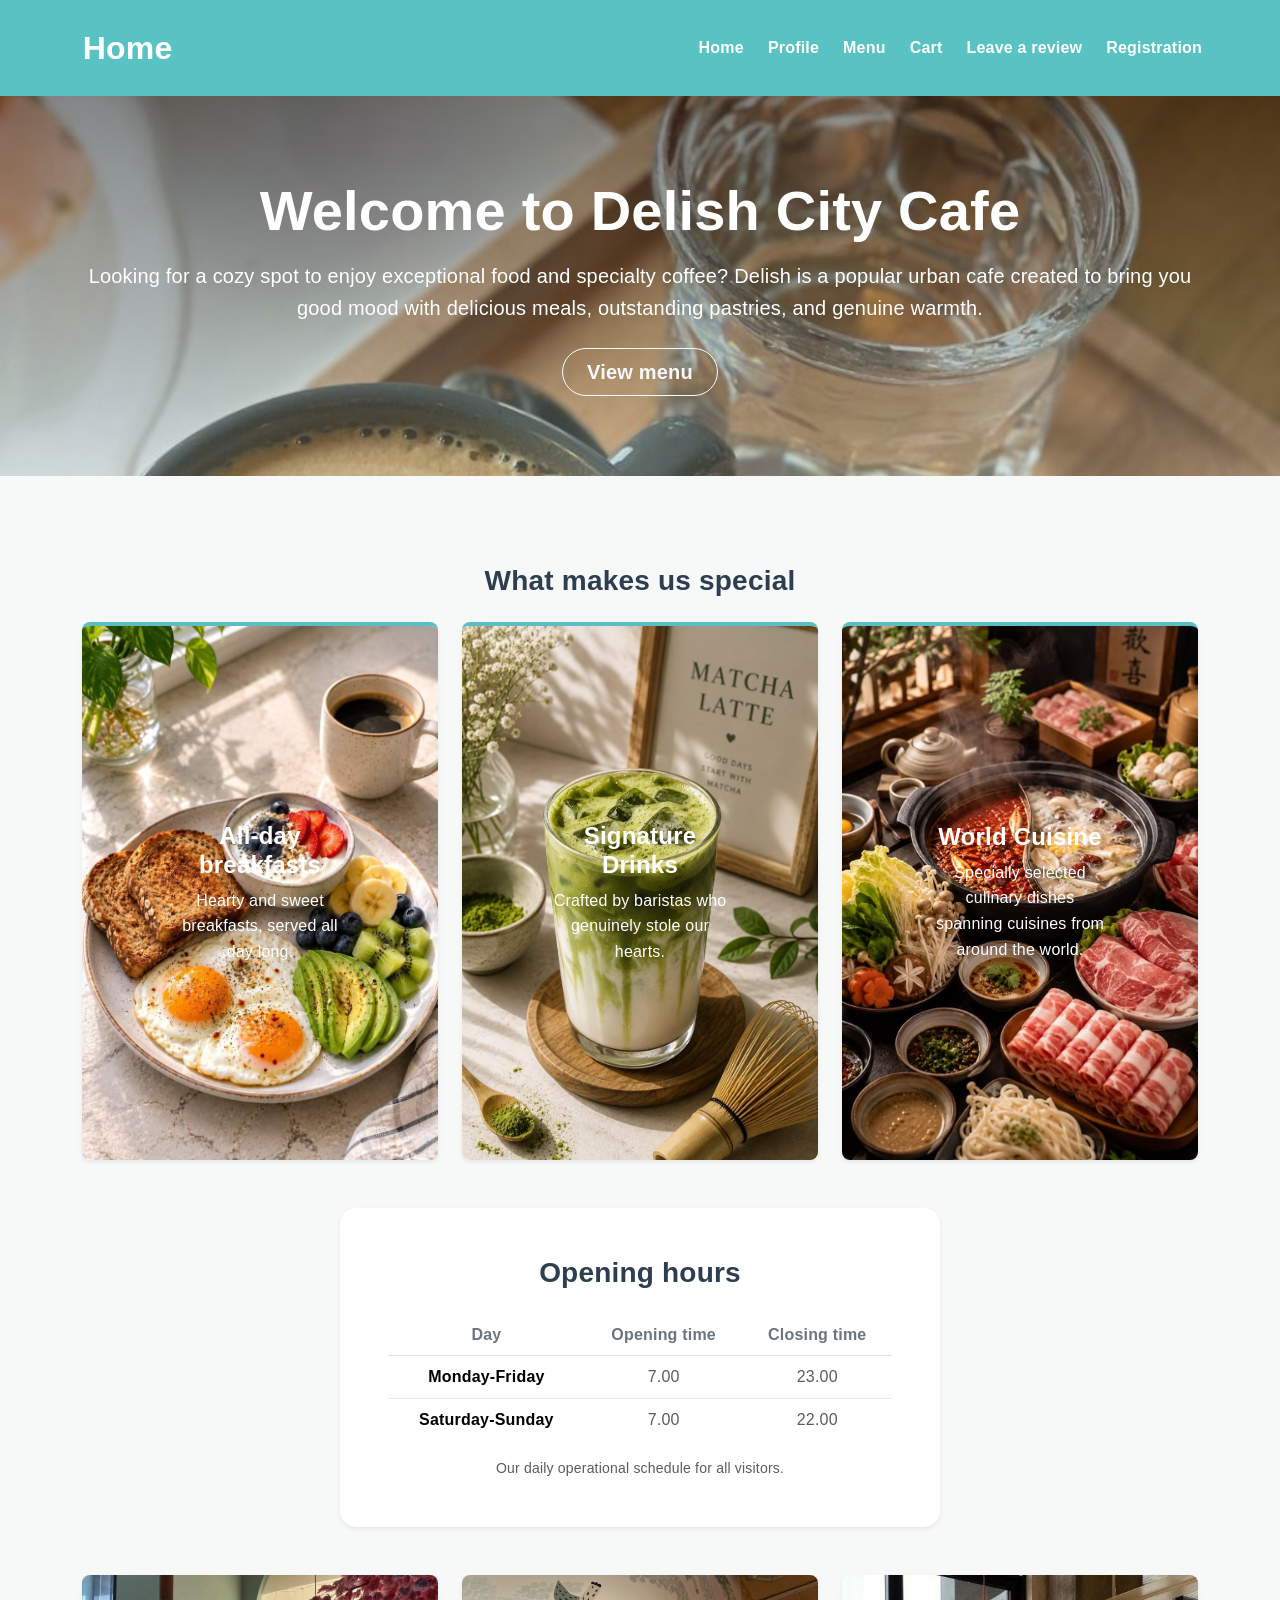
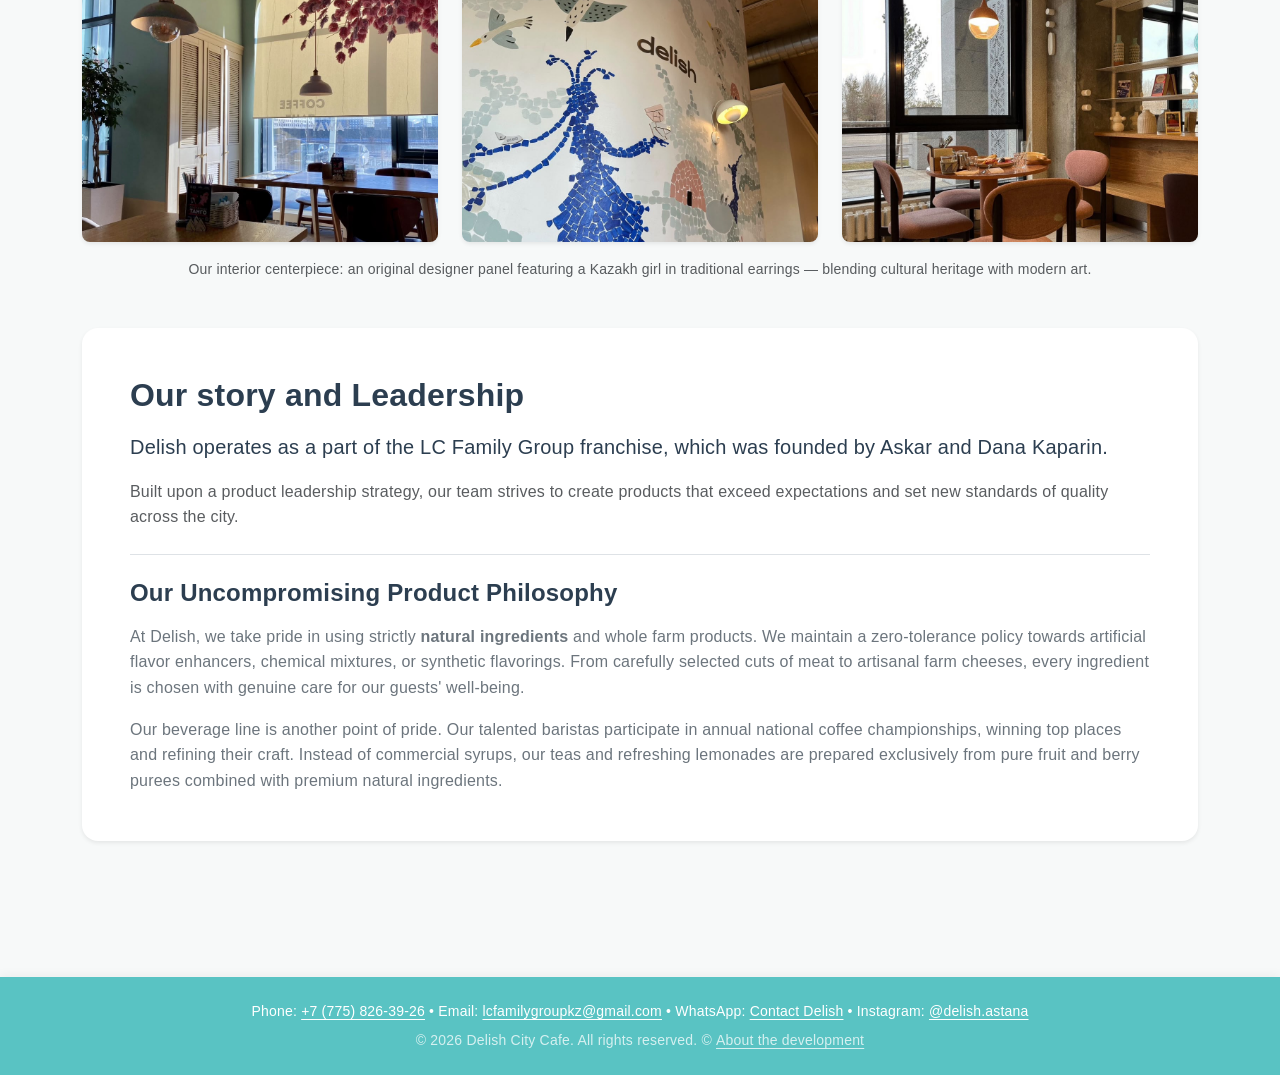
==== commit 4573719a: "completed project" ====
--- a/index.html
+++ b/index.html
@@ -7,8 +7,7 @@
         <meta name="author" content="Dias Nazarov">
         <title>Delish City Cafe - Home</title>
         <link rel="icon" type="image/png" href="images/Delish_logo.png">
-        <link href="https://cdn.jsdelivr.net/npm/bootstrap@5.3.3/dist/css/bootstrap.min.css" rel="stylesheet" integrity="sha384-QWTKZyjpPEjISv5WaRU9OFeRpok6YctnYmDr5pNlyT2bRjXh0JMhjY6hW+ALEwIH" crossorigin="anonymous">
-        
+        <link href="https://cdn.jsdelivr.net/npm/bootstrap@5.3.3/dist/css/bootstrap.min.css" rel="stylesheet" integrity="sha384-QWTKZyjpPEjISv5WaRU9OFeRpok6YctnYmDr5pNlyT2bRjXh0JMhjY6hW+ALEwIH" crossorigin="anonymous">       
         <link rel="stylesheet" href="css/style.css">
         <link rel="stylesheet" href="css/Dias_Nazarov.css">
     </head>
@@ -19,12 +18,14 @@
                     <a class="navbar-brand h1 mb-0 fw-bold fs-2" href="index.html">Home</a>
                     <button class="navbar-toggler border-0" type="button" data-bs-toggle="collapse" data-bs-target="#navbarNav" aria-controls="navbarNav" aria-expanded="false" aria-label="Toggle navigation">
                         <span class="navbar-toggler-icon"></span>
+                        
                     </button>
                     <div class="collapse navbar-collapse justify-content-end" id="navbarNav">
                         <ul class="navbar-nav gap-2">
                             <li class="nav-item"><a class="nav-link text-white fw-semibold" href="index.html">Home</a></li>
                             <li class="nav-item"><a class="nav-link text-white fw-semibold" href="profile.html">Profile</a></li>
                             <li class="nav-item"><a class="nav-link active fw-semibold" href="menu.html">Menu</a></li>
+                            <li class="nav-item"><a class="nav-link active fw-semibold" href="cart.html">Cart</a></li>
                             <li class="nav-item"><a class="nav-link text-white fw-semibold" href="feedback.html">Leave a review</a></li>
                             <li class="nav-item"><a class="nav-link text-white fw-semibold" href="registration.html">Registration</a></li>
                         </ul>
